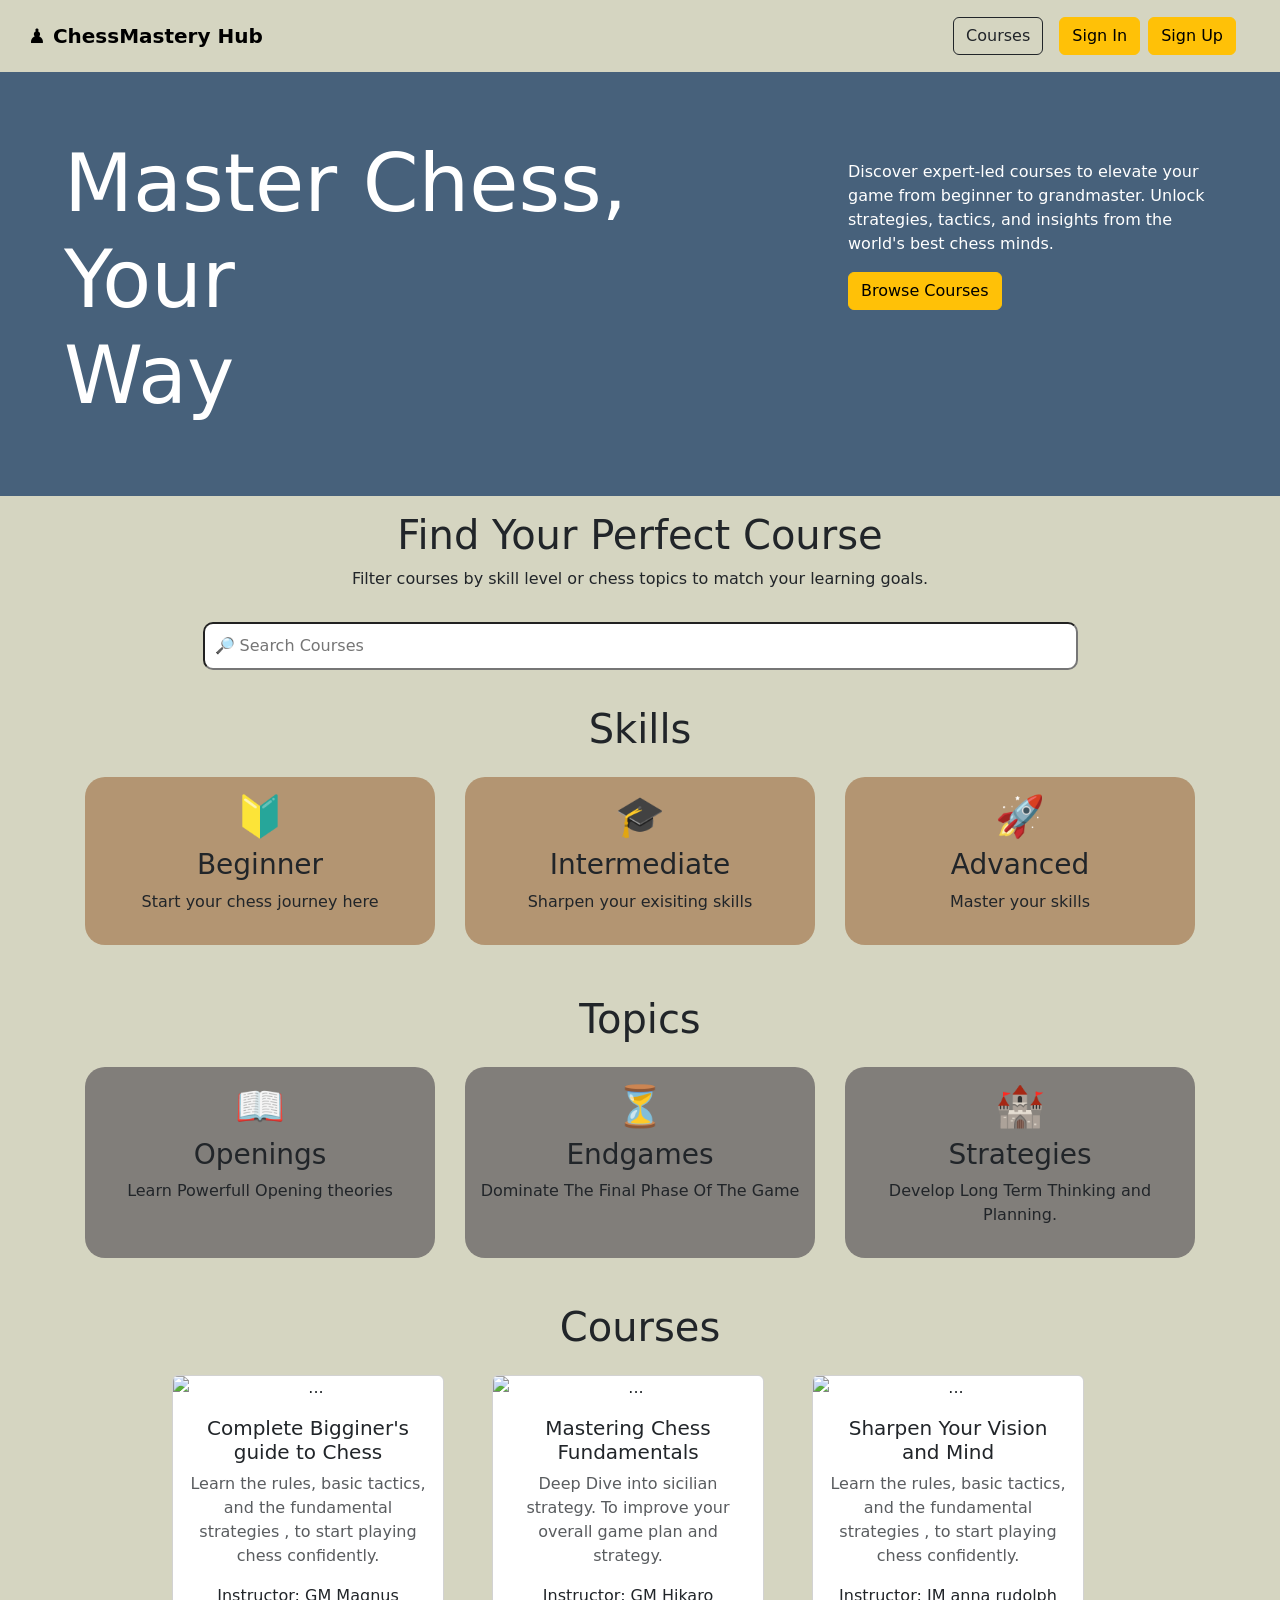
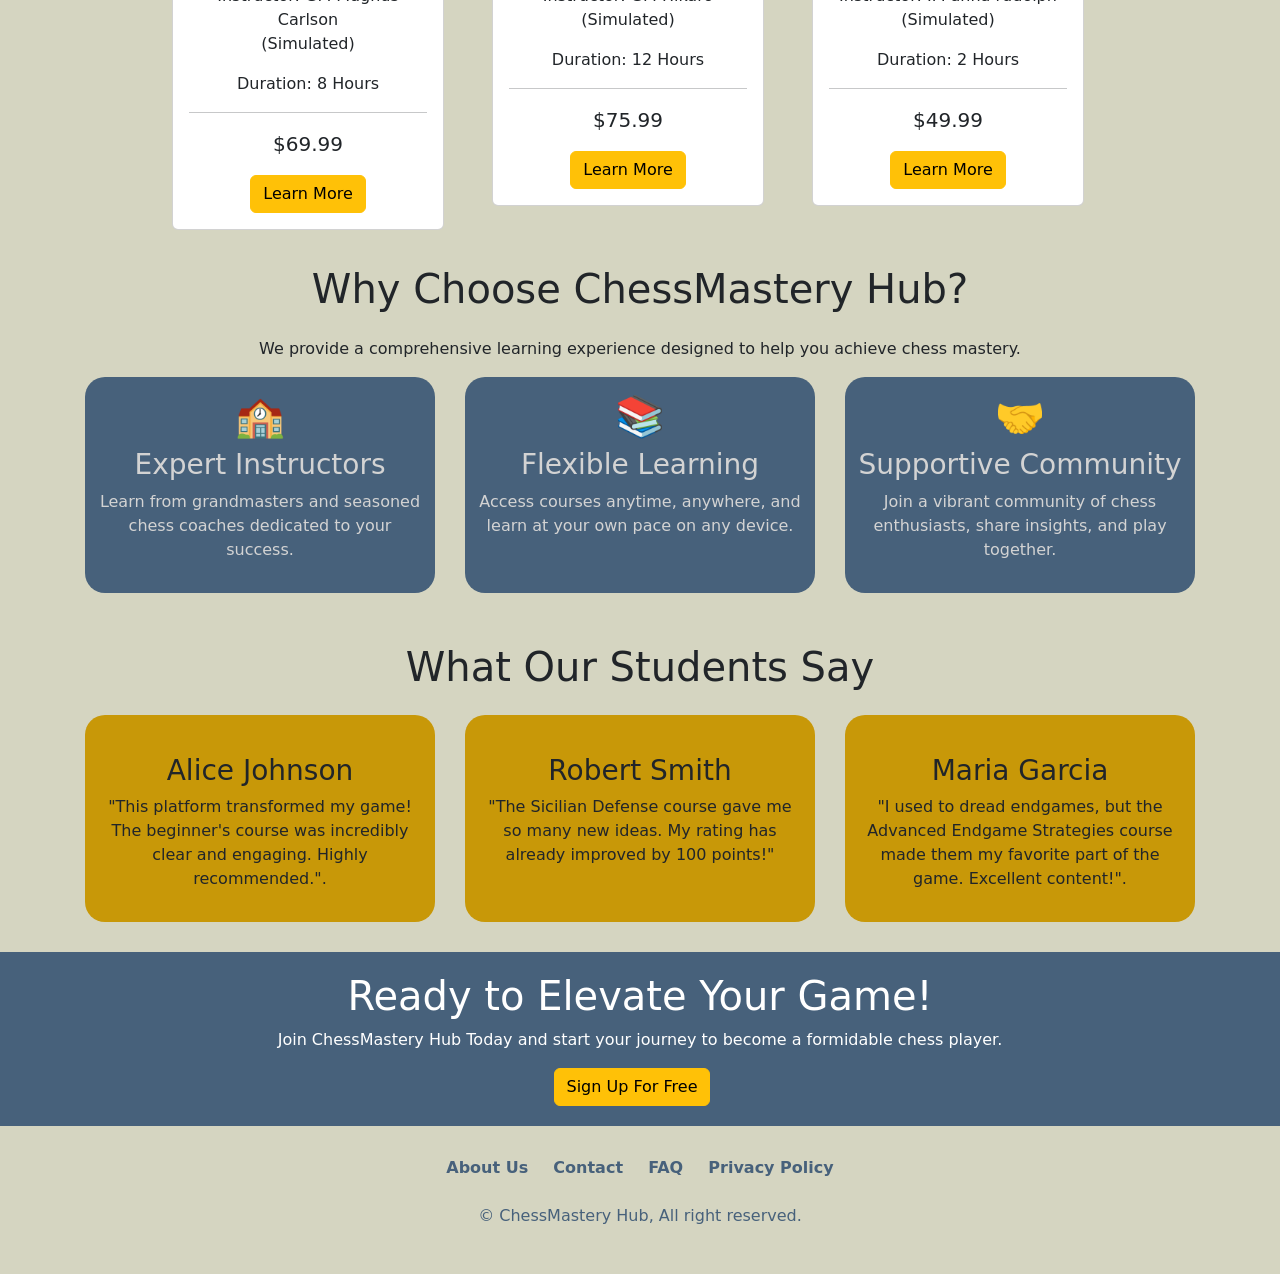
==== index.html @ fadee47c "Add files via upload" ====
<!doctype html>
<html lang="en">
  <head>
    <meta charset="UTF-8" />
    <meta name="viewport" content="width=device-width, initial-scale=1.0" />
    <link rel="stylesheet" href="styles.css" />
    <link
      href="https://cdn.jsdelivr.net/npm/bootstrap@5.3.8/dist/css/bootstrap.min.css"
      rel="stylesheet"
      integrity="sha384-sRIl4kxILFvY47J16cr9ZwB07vP4J8+LH7qKQnuqkuIAvNWLzeN8tE5YBujZqJLB"
      crossorigin="anonymous"
    />
    <script
      src="https://cdn.jsdelivr.net/npm/bootstrap@5.3.8/dist/js/bootstrap.bundle.min.js"
      integrity="sha384-FKyoEForCGlyvwx9Hj09JcYn3nv7wiPVlz7YYwJrWVcXK/BmnVDxM+D2scQbITxI"
      crossorigin="anonymous"
    ></script>
    <title>Document</title>
  </head>
  <body>
    <nav class="navbar navbar-expand-lg p-3">
      <div class="container-fluid">
        <a class="navbar-brand fw-bold" href="index.html"> ♟️ ChessMastery Hub</a>
        <button
          class="navbar-toggler"
          type="button"
          data-bs-toggle="collapse"
          data-bs-target="#navbarSupportedContent"
          aria-controls="navbarSupportedContent"
          aria-expanded="false"
          aria-label="Toggle navigation"
        >
          <span class="navbar-toggler-icon"></span>
        </button>
        <div class="collapse navbar-collapse" id="navbarSupportedContent">
          <ul class="navbar-nav me-auto mb-2 mb-lg-0"></ul>
          <form class="d-flex" role="search">
            <a href="#ccs"
              ><button class="btn btn-outline-dark me-3" >
                Courses
              </button></a
            >
            <a href="signINnUP.html"><button class="btn btn-warning me-2" type="button">Sign In</button></a>
            <a href="signINnUP.html?mode=signup"><button class="btn btn-warning me-3" type="button">Sign Up</button></a>
          </form>
        </div>
      </div>
    </nav>
    <div
      class="container-fluid p-5"
      style="background-color: #47617b; color: white"
    >
      <div class="row p-3">
        <div class="col-md-8">
          <h1 class="h">
            Master Chess, <br />
            Your <br />
            Way
          </h1>
        </div>
        <div class="col-6 col-md-4">
          <p class="mt-4">
            Discover expert-led courses to elevate your game from beginner to
            grandmaster. Unlock strategies, tactics, and insights from the
            world's best chess minds.
          </p>
          <a href="#ccs" class="btn btn-warning me-2">
            Browse Courses
          </a>
        </div>
      </div>
    </div>
    <div class="courses">
      <h1>Find Your Perfect Course</h1>
      <p>
        Filter courses by skill level or chess topics to match your learning
        goals.
      </p>
      <input
        type="text"
        class="magnifier"
        placeholder="
🔎 Search Courses"
      />
    </div>
    <div class="skill">
      <h1 class="mb-4">Skills</h1>
      <div class="container text-center">
        <div class="row">
          <div class="col ts">
            <h1>🔰</h1>
            <h3>Beginner</h3>
            <p>Start your chess journey here</p>
          </div>
          <div class="col ts">
            <h1>🎓</h1>
            <h3>Intermediate</h3>
            <p>Sharpen your exisiting skills</p>
          </div>
          <div class="col ts">
            <h1>🚀</h1>
            <h3>Advanced</h3>
            <p>Master your skills</p>
          </div>
        </div>
      </div>
    </div>
    <div class="topic">
      <h1 class="mb-4">Topics</h1>
      <div class="container text-center">
        <div class="row">
          <div class="col wow">
            <h1>📖</h1>
            <h3>Openings</h3>
            <p>Learn Powerfull Opening theories</p>
          </div>
          <div class="col wow">
            <h1>⏳</h1>
            <h3>Endgames</h3>
            <p>Dominate The Final Phase Of The Game</p>
          </div>
          <div class="col wow">
            <h1>🏰</h1>
            <h3>Strategies</h3>
            <p>Develop Long Term Thinking and Planning.</p>
          </div>
        </div>
      </div>
    </div>

    <!-- course section -->
    <section id="ccs" >
      <div class="container-fluid courses">
        <h1 class="mb-4">Courses</h1>
        <div class="row justify-content-center g-4">
          <div class="col-12 col-sm-6 col-md-4 col-lg-3">
            <div class="card" style="width: 17rem">
              <img
                src="https://play-lh.googleusercontent.com/nzqkZMleWUXwbnX376C0PeMUnkM52UMfjCqhhVMcr5eH2AZ2vkirbmqMp46RzpsDFw"
                class="card-img-top"
                alt="..."
              />
              <div class="card-body">
                <h5 class="card-title">Complete Bigginer's guide to Chess</h5>
                <p class="card-text text-muted">
                  Learn the rules, basic tactics, and the fundamental strategies
                  , to start playing chess confidently.
                </p>
                <p class="card-text">
                  Instructor: GM Magnus Carlson <br />
                  (Simulated)
                </p>
                <p>Duration: 8 Hours</p>
                <hr />
                <p class="lead">$69.99</p>
                <a href="#ccs" class="btn btn-warning">Learn More</a>
              </div>
            </div>
          </div>
          <div class="col-12 col-sm-6 col-md-4 col-lg-3">
            <div class="card" style="width: 17rem">
              <img
                src="https://play-lh.googleusercontent.com/nzqkZMleWUXwbnX376C0PeMUnkM52UMfjCqhhVMcr5eH2AZ2vkirbmqMp46RzpsDFw"
                class="card-img-top"
                alt="..."
              />
              <div class="card-body">
                <h5 class="card-title">Mastering Chess Fundamentals</h5>
                <p class="card-text text-muted">
                  Deep Dive into sicilian strategy. To improve your overall game
                  plan and strategy.
                </p>
                <p class="card-text">
                  Instructor: GM Hikaro <br />
                  (Simulated)
                </p>
                <p>Duration: 12 Hours</p>
                <hr />
                <p class="lead">$75.99</p>
                <a href="#ccs" class="btn btn-warning">Learn More</a>
              </div>
            </div>
          </div>
          <!-- <div class="col-12 col-sm-6 col-md-4 col-lg-3">
          <div class="card" style="width: 17rem">
            <img src="https://play-lh.googleusercontent.com/nzqkZMleWUXwbnX376C0PeMUnkM52UMfjCqhhVMcr5eH2AZ2vkirbmqMp46RzpsDFw" class="card-img-top" alt="...">
            <div class="card-body">
              <h5 class="card-title">Learn Advanced Stratigies</h5>
              <p class="card-text text-muted">
                Learn the rules, basic tactics, and the fundamental strategies ,
                to start playing chess confidently.
              </p>
              <p class="card-text">
                Instructor: GM fabiano caruana <br>
                (Simulated)
              </p>
              <p>Duration: 108 Hours</p>
              <hr>
              <p class="lead">$12984.99</p>
              <a href="#ccs" class="btn btn-warning">Learn More</a>
            </div>
          </div>
        </div> -->
          <div class="col-12 col-sm-6 col-md-4 col-lg-3">
            <div class="card" style="width: 17rem">
              <img
                src="https://play-lh.googleusercontent.com/nzqkZMleWUXwbnX376C0PeMUnkM52UMfjCqhhVMcr5eH2AZ2vkirbmqMp46RzpsDFw"
                class="card-img-top"
                alt="..."
              />
              <div class="card-body">
                <h5 class="card-title">Sharpen Your Vision and Mind</h5>
                <p class="card-text text-muted">
                  Learn the rules, basic tactics, and the fundamental strategies
                  , to start playing chess confidently.
                </p>
                <p class="card-text">
                  Instructor: IM anna rudolph <br />
                  (Simulated)
                </p>
                <p>Duration: 2 Hours</p>
                <hr />
                <p class="lead">$49.99</p>
                <a href="#ccs" class="btn btn-warning">Learn More</a>
              </div>
            </div>
          </div>
        </div>
      </div>
    </section>

    <!-- why section starts here -->
    <div class="why">
      <h1 class="mb-4">Why Choose ChessMastery Hub?</h1>
      <p>
        We provide a comprehensive learning experience designed to help you
        achieve chess mastery.
      </p>
      <div class="container text-center">
        <div class="row">
          <div class="col yy">
            <h1>🏫</h1>
            <h3>Expert Instructors</h3>
            <p>
              Learn from grandmasters and seasoned chess coaches dedicated to
              your success.
            </p>
          </div>
          <div class="col yy">
            <h1>📚</h1>
            <h3>Flexible Learning</h3>
            <p>
              Access courses anytime, anywhere, and learn at your own pace on
              any device.
            </p>
          </div>
          <div class="col yy">
            <h1>🤝</h1>
            <h3>Supportive Community</h3>
            <p>
              Join a vibrant community of chess enthusiasts, share insights, and
              play together.
            </p>
          </div>
        </div>
      </div>
    </div>
    <div class="students">
      <h1 class="mb-4">What Our Students Say</h1>
      <div class="container text-center">
        <div class="row">
          <div class="col st">
            <img
              src="https://encrypted-tbn0.gstatic.com/images?q=tbn:ANd9GcSt9J_I8kGlim_kdCmZX4P9bKFHqPBOjs8kQw&s"
              alt=""
              class="testimonial-image"
            />
            <h3>Alice Johnson</h3>
            <p>
              "This platform transformed my game! The beginner's course was
              incredibly clear and engaging. Highly recommended.".
            </p>
          </div>
          <div class="col st">
            <img
              src="https://www.scrolldroll.com/wp-content/uploads/2022/03/Viswanathan_Anand_top-10-most-famous-indian-chess-players-scaled.jpeg"
              alt=""
              class="testimonial-image"
            />
            <h3>Robert Smith</h3>
            <p>
              "The Sicilian Defense course gave me so many new ideas. My rating
              has already improved by 100 points!"
            </p>
          </div>
          <div class="col st">
            <img
              src="https://wordpress.wbur.org/wp-content/uploads/2017/06/IMG_7247-600x600.jpg"
              alt=""
              class="testimonial-image"
            />
            <h3>Maria Garcia</h3>
            <p>
              "I used to dread endgames, but the Advanced Endgame Strategies
              course made them my favorite part of the game. Excellent
              content!".
            </p>
          </div>
        </div>
      </div>
    </div>
    <div class="end">
      <h1>Ready to Elevate Your Game!</h1>
      <p>
        Join ChessMastery Hub Today and start your journey to become a
        formidable chess player.
      </p>
      <a href="signINnUP.html?mode=signup"><button class="btn btn-warning me-3" type="button">
        Sign Up For Free
      </button></a>
    </div>
    <footer class="foot">
      <a class="ftlink" href="aboutus.html">About Us</a>
      <a class="ftlink" href="contact.html">Contact</a>
      <a class="ftlink" href="faq.html">FAQ</a>
      <a class="ftlink" href="privacy.html">Privacy Policy</a>
      <p class="mt-4">© ChessMastery Hub, All right reserved.</p>
    </footer>
  </body>
</html>
---- styles.css ----
.box {
    background-color: cornflowerblue;
}
nav {
    background-color: #D5D5C1;
}
.h {
    font-size: 80px;
    color: white;
    font-weight: 100;
}
.courses {
    text-align: center;
    padding: 15px;
    background-color: #D5D5C1;
}
.magnifier {
    margin-top: 15px;
    border-radius: 10px;
    width: 70%;
    padding: 10px;
}
.skill{
    text-align: center;
    background-color: #D5D5C1;
    padding: 20px;
    

}
.ts {
    
              border-radius: 20px;
              background-color: rgb(179, 149, 114);
              padding: 15px;
            margin: 10px 15px;
            
}
.topic{
    text-align: center;
    background-color: #D5D5C1;
    padding: 20px;
  

}
.wow  {
    
              border-radius: 20px;
              background-color: rgb(129, 126, 122);
              padding: 15px;
            margin: 10px 15px;
            
}
.why {
    text-align: center;
    background-color: #D5D5C1;
    padding: 20px;
    

}
.yy  {
    
              border-radius: 20px;
              background-color: #47617b;
              padding: 15px;
            margin: 10px 15px;
            color:lightgray;
            
}
.students {
    text-align: center;
    background-color: #D5D5C1;
    padding: 20px;
    

}
.st  {
    
              border-radius: 20px;
              background-color: #c89808;
              padding: 15px;
            margin: 10px 15px;
            
}
.testimonial-image{
    border-radius: 50%;
    width: 100px;
}
.end {
    background-color: #47617b;
    text-align: center;
    color: white;
    padding: 20px;
}
.foot{
    text-align: center;
    background-color: #D5D5C1;
    padding: 30px;
    color: #47617b;
}
.ftlink {
    color: #47617b;
    text-decoration: none;
    padding: 10px;
    font-weight: bold;
}
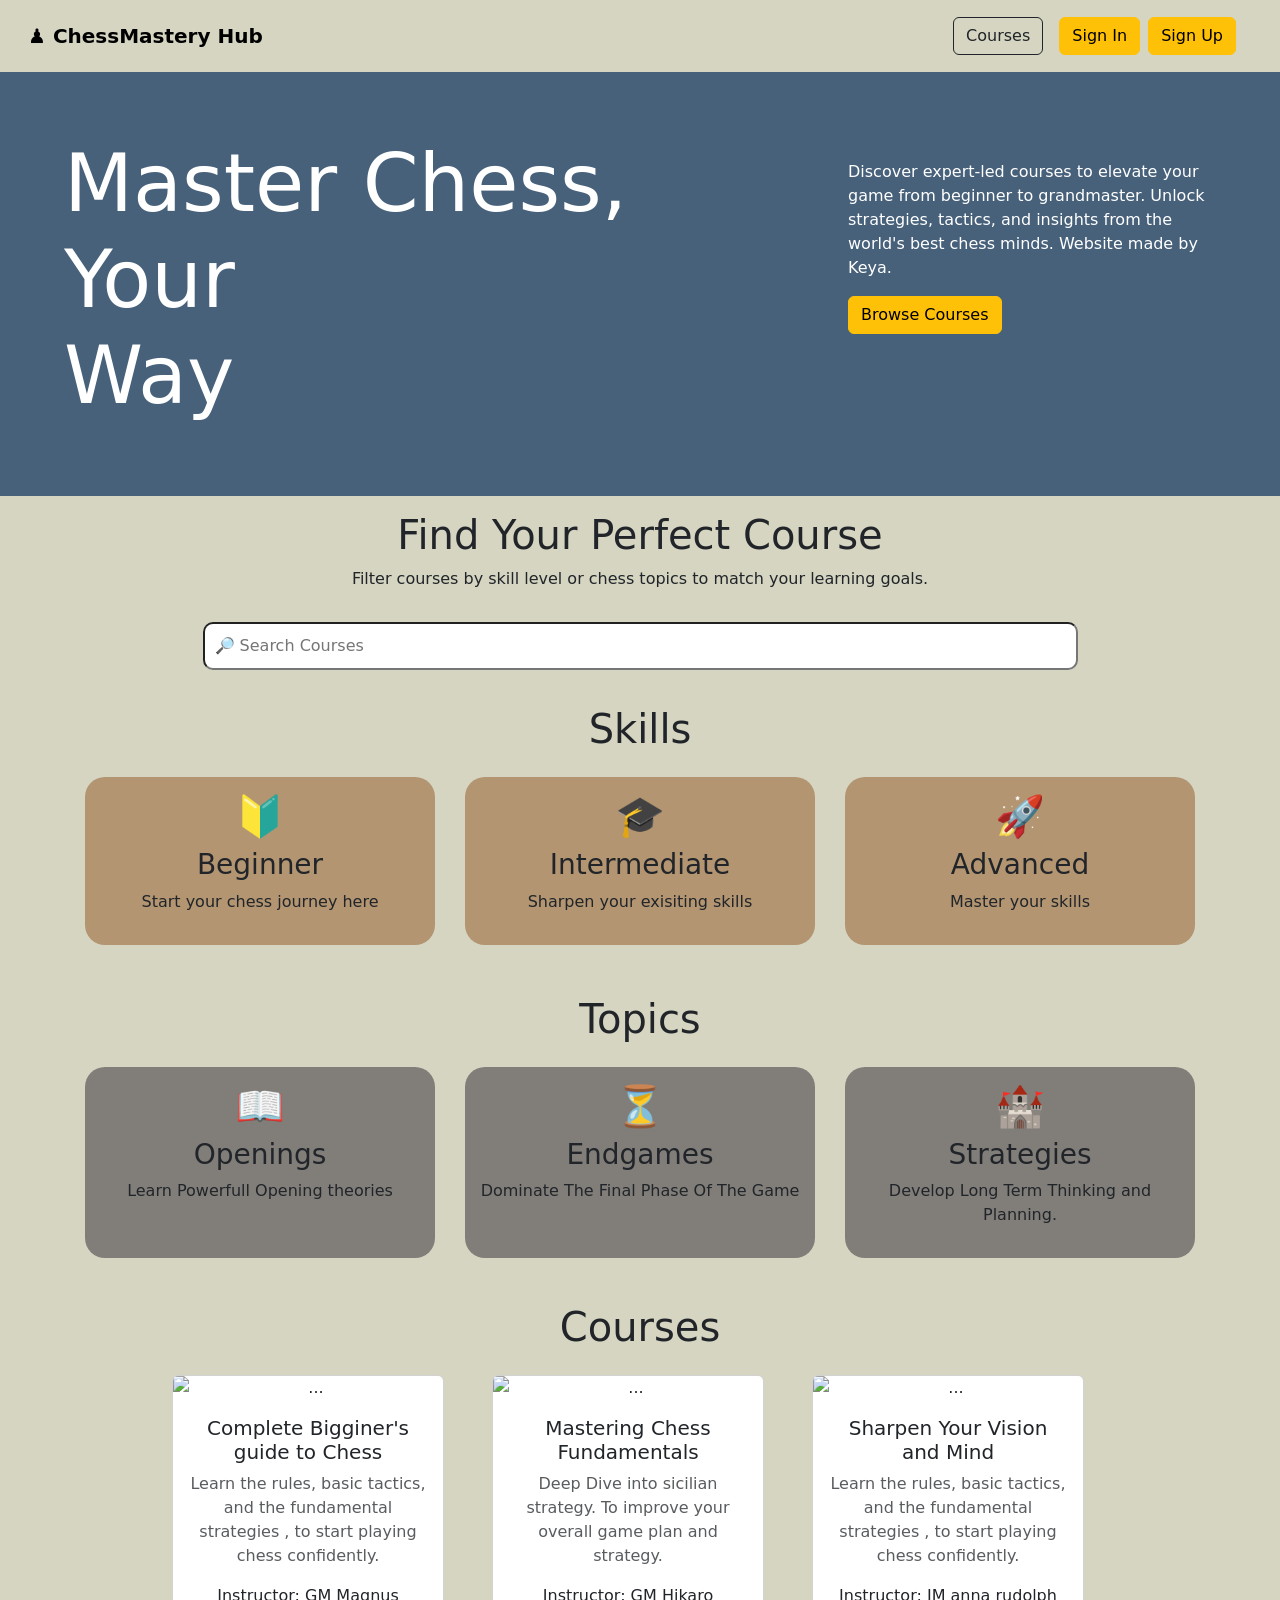
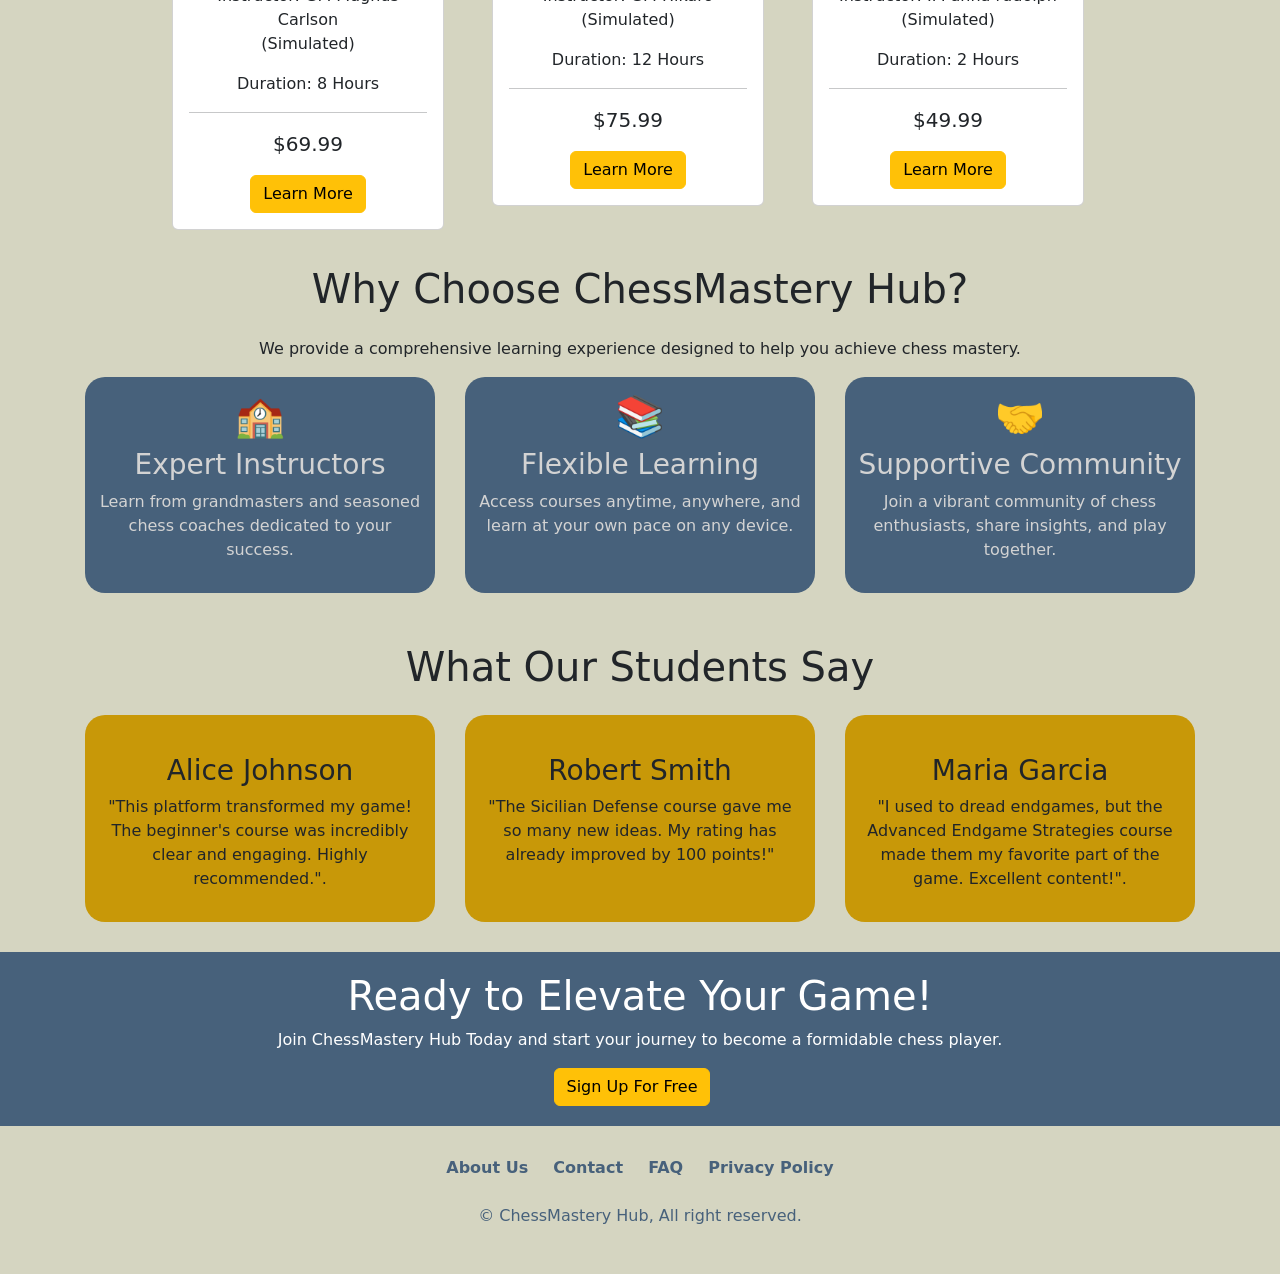
==== commit ba4685bb: "Revise index.html for ChessMastery Hub Updated the HTML structure and content for ChessMastery Hub, " ====
--- a/index.html
+++ b/index.html
@@ -15,7 +15,7 @@
       integrity="sha384-FKyoEForCGlyvwx9Hj09JcYn3nv7wiPVlz7YYwJrWVcXK/BmnVDxM+D2scQbITxI"
       crossorigin="anonymous"
     ></script>
-    <title>Document</title>
+    <title>ChessMastery Hub Home</title>
   </head>
   <body>
     <nav class="navbar navbar-expand-lg p-3">
@@ -62,7 +62,7 @@
           <p class="mt-4">
             Discover expert-led courses to elevate your game from beginner to
             grandmaster. Unlock strategies, tactics, and insights from the
-            world's best chess minds.
+            world's best chess minds. Website made by Keya.
           </p>
           <a href="#ccs" class="btn btn-warning me-2">
             Browse Courses
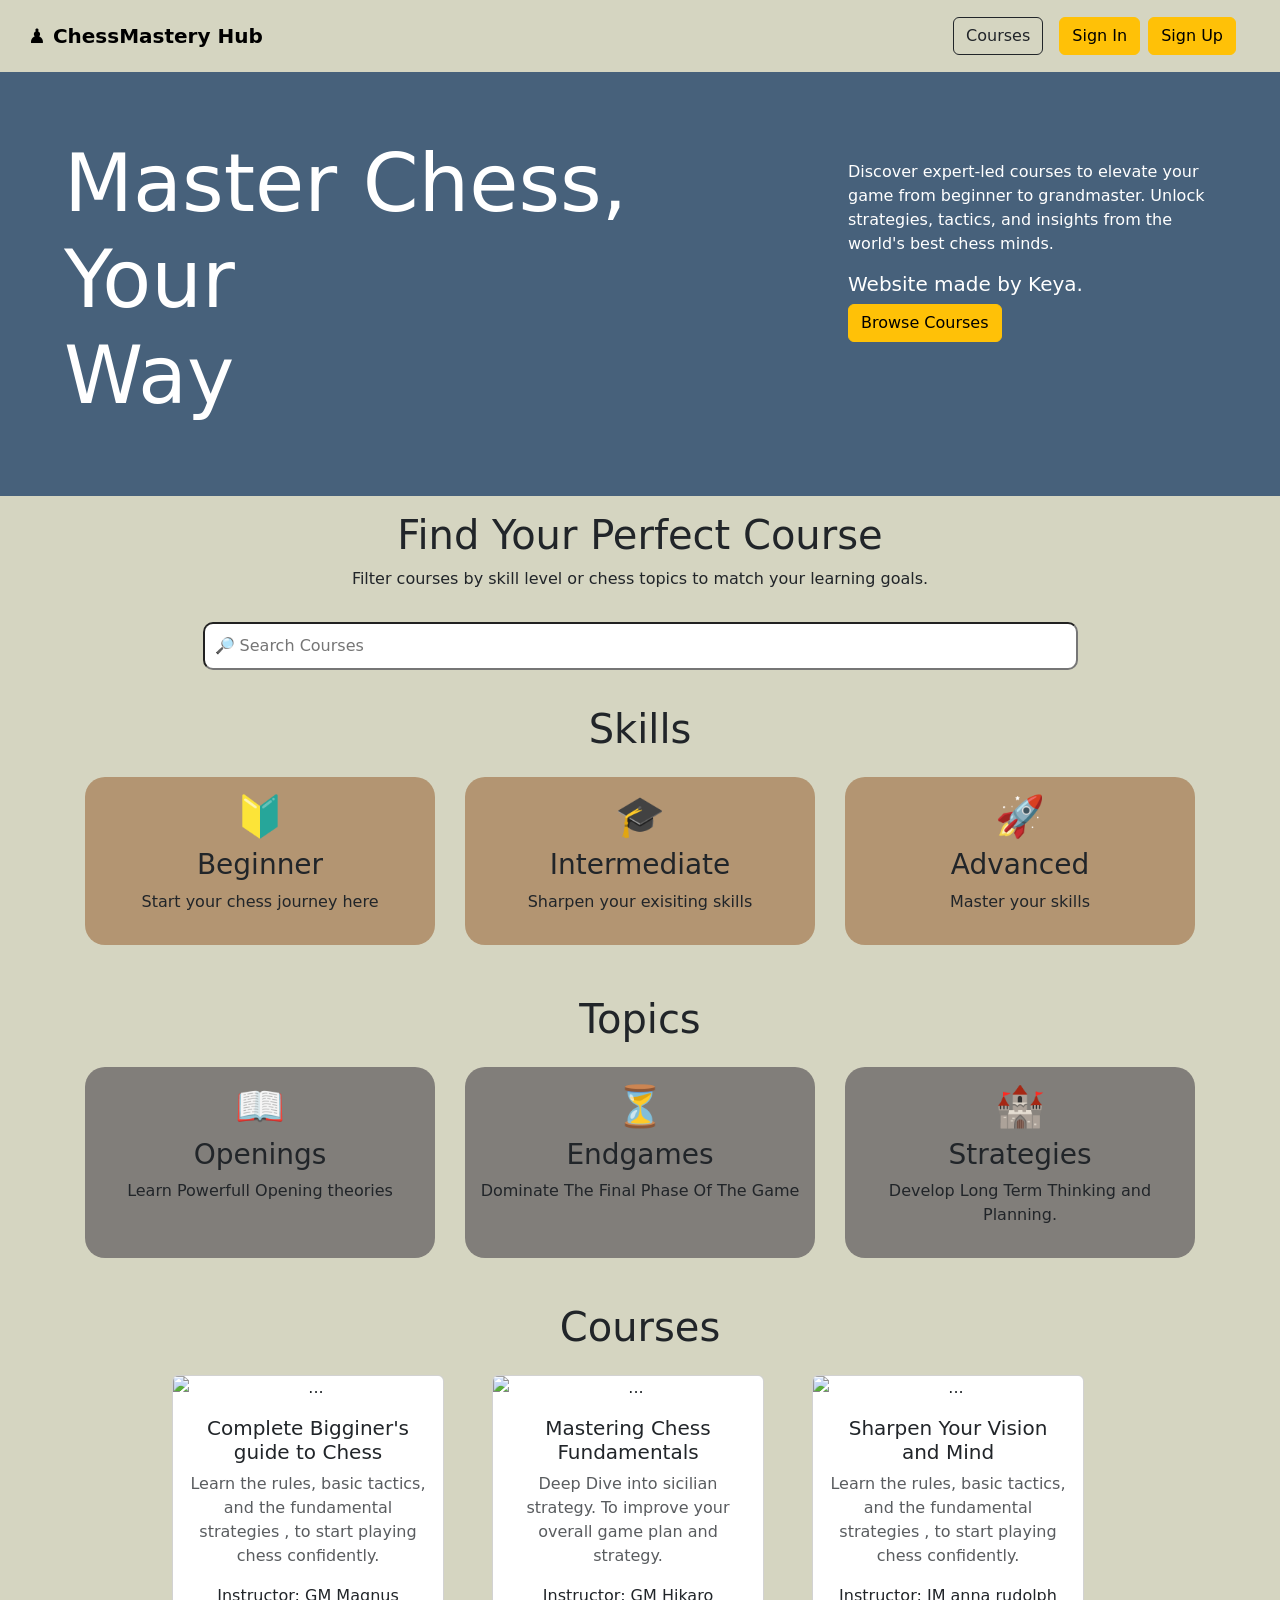
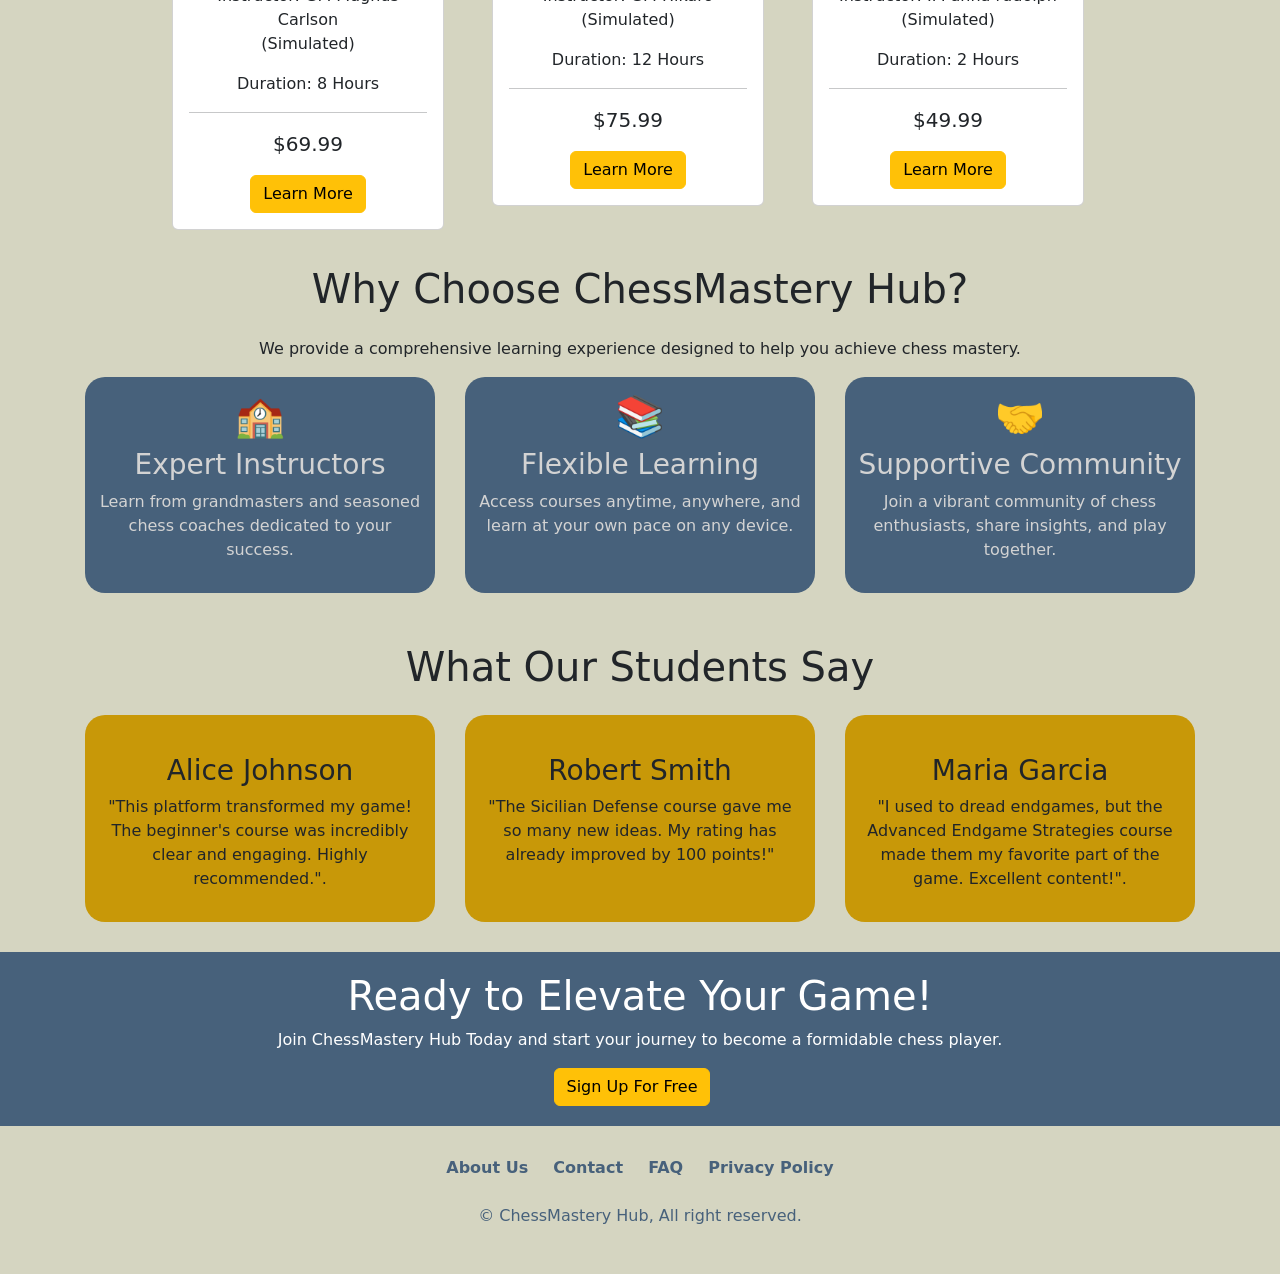
==== commit 48461a94: "Update index.html" ====
--- a/index.html
+++ b/index.html
@@ -62,8 +62,9 @@
           <p class="mt-4">
             Discover expert-led courses to elevate your game from beginner to
             grandmaster. Unlock strategies, tactics, and insights from the
-            world's best chess minds. Website made by Keya.
+            world's best chess minds. 
           </p>
+          <h5> Website made by Keya. </h5>
           <a href="#ccs" class="btn btn-warning me-2">
             Browse Courses
           </a>
